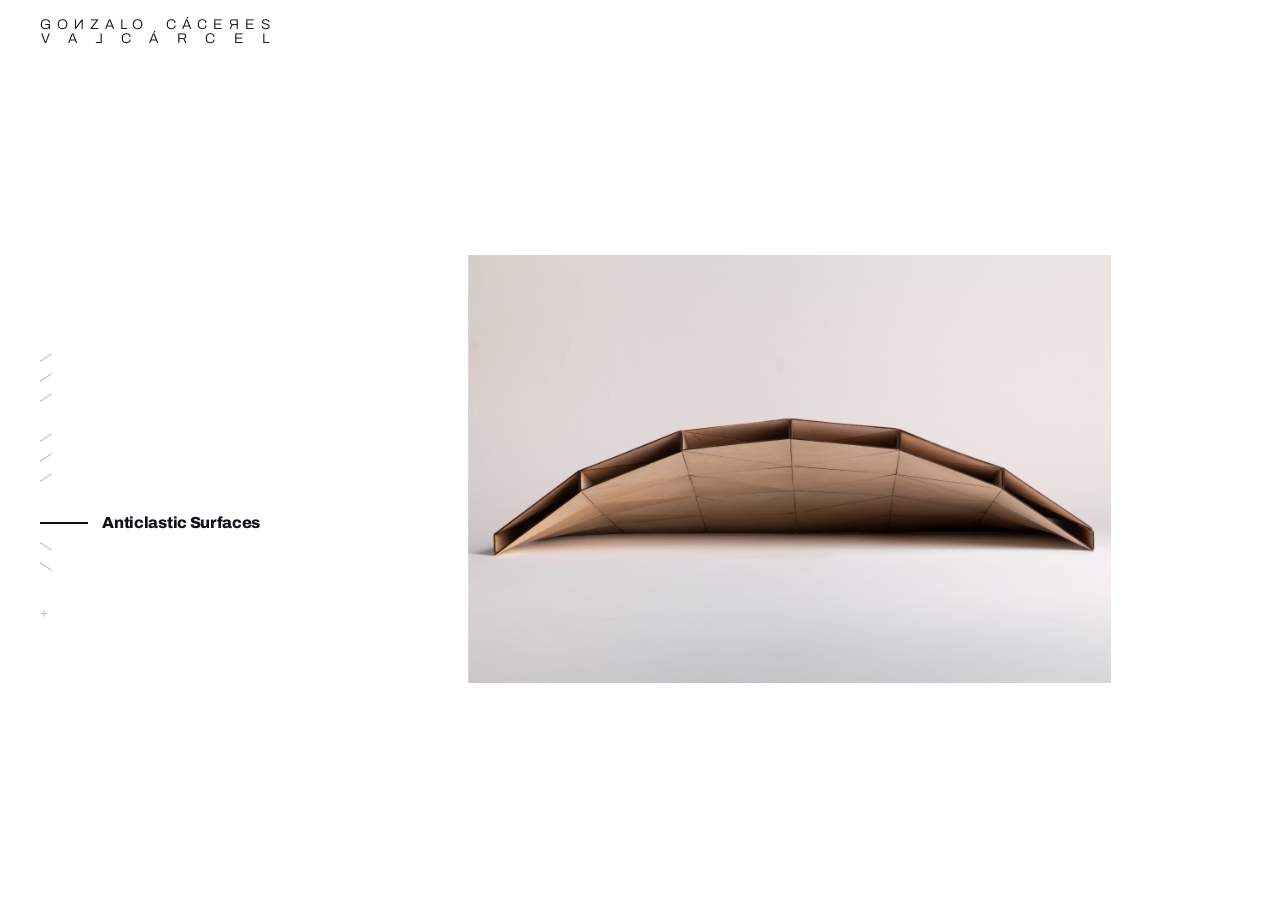
==== public/index.html @ 31dfc9e7 "Tab icon: his logo (A) only, following the tab bar's light/dark; ICO and Apple touch fallbacks Co-Au" ====
<!DOCTYPE html>
<html lang="en">
<head>
<meta charset="utf-8">
<meta name="viewport" content="width=device-width, initial-scale=1">
<title>Gonzalo Cáceres — Architecture</title>
<link rel="preconnect" href="https://fonts.googleapis.com">
<link rel="preconnect" href="https://fonts.gstatic.com" crossorigin>
<link href="https://fonts.googleapis.com/css2?family=Archivo:wght@200;300;400;500;600;800&family=IBM+Plex+Mono:wght@400;500&display=swap" rel="stylesheet">
<link rel="icon" href="favicon.ico?v=3" sizes="32x32">
<link rel="icon" type="image/svg+xml" href="fav/logo.svg?v=3">
<link rel="apple-touch-icon" href="apple-touch-icon.png?v=3">
<link rel="stylesheet" href="quiet.css">
</head>
<body class="l-quiet" data-page="home">

<header class="bar">
  <a href="/" class="gv-mark" id="home" aria-label="Gonzalo Cáceres Valcárcel — home">
    <span class="gv-mark__line">
      <span>G</span><span>O</span><span class="gv-mark__flip">N</span><span>Z</span><span>A</span><span>L</span><span>O</span>
      <span class="gv-mark__gap">&nbsp;</span>
      <span>C</span><span>Á</span><span>C</span><span>E</span><span class="gv-mark__flip">R</span><span>E</span><span>S</span>
    </span>
    <span class="gv-mark__line">
      <span>V</span><span>A</span><span class="gv-mark__flip">L</span><span>C</span><span>Á</span><span>R</span><span>C</span><span>E</span><span>L</span>
    </span>
  </a>
</header>

<main id="main"></main>

<script src="projects.js"></script>
<script src="signature.js"></script>
<script src="quiet.js"></script>
</body>
</html>
---- public/quiet.css ----
/* The site (2026-10-26, the "quiet" round): the index is a column of short marks, one per project; a project's mark
   opens into one mark per picture; the words wait behind a "+". Used by index.html and project.html (see quiet.js). */
  :root{
    --paper:#ffffff;
    --ink:#0f1216;
    --rule:#d8d6d1;
    --mute:#7b7d80;
    --faint:#b9bbbe;
    --plate:#f1f0ed;
    --live:var(--ink);
    --font:"Archivo","Helvetica Neue",Arial,sans-serif;
    --mono:"IBM Plex Mono","SFMono-Regular",Consolas,monospace;
    --gut:clamp(1rem,4vw,2.5rem);
  }
  *{box-sizing:border-box}
  html{-webkit-tap-highlight-color:transparent}
  ::selection{background:rgba(15,18,22,.12)}
  html,body{margin:0;padding:0}
  body{
    background:var(--paper);color:var(--ink);font-family:var(--font);font-size:16px;line-height:1.4;
    -webkit-font-smoothing:antialiased;min-height:100vh;display:flex;flex-direction:column;
  }
  a{color:inherit;text-decoration:none}
  button{font:inherit;color:inherit;background:none;border:0;padding:0;cursor:pointer}
  :focus-visible{outline:2px solid var(--live);outline-offset:3px}
  img{display:block}

  /* ---------- top bar and wordmark, as on the live site ---------- */
  .bar{
    display:flex;justify-content:space-between;align-items:center;gap:1rem;padding:1.1rem var(--gut);
    font-family:var(--mono);font-size:.78rem;text-transform:uppercase;letter-spacing:.04em;
  }
  .bar nav{display:flex;align-items:center;gap:1.25rem}
  .bar a:hover{color:var(--live)}
  .gv-mark{display:block;width:230px;font-family:'Archivo',sans-serif;font-weight:300;font-size:14px;color:var(--ink);text-decoration:none;text-transform:none;letter-spacing:0}
  .gv-mark__line{display:flex;justify-content:space-between;line-height:1}
  .gv-mark__gap{flex:0 0 .8em}
  .gv-mark__line + .gv-mark__line > span:first-child{margin-left:.047em}
  .gv-mark__line + .gv-mark__line > span:last-child{margin-right:.046em}
  .gv-mark__flip{display:inline-block;transform:scaleX(-1);transition:transform .45s cubic-bezier(.2,.8,.2,1)}
  .gv-mark:hover .gv-mark__flip,.gv-mark:focus-visible .gv-mark__flip{transform:scaleX(1)}
  main{flex:1;display:flex;flex-direction:column;min-height:0}
  .n{font-family:var(--mono);font-size:.66rem;font-weight:400;letter-spacing:.04em;color:var(--mute)}
  .k{font-family:var(--mono);font-size:.66rem;text-transform:uppercase;letter-spacing:.05em;color:var(--mute)}
  .plate{background:var(--plate);display:flex;align-items:center;justify-content:center;
    font-family:var(--mono);font-size:.62rem;text-transform:uppercase;letter-spacing:.06em;color:var(--mute)}
  .p-stage{position:relative;min-height:0}
  .p-layer{position:absolute;inset:0;opacity:0;transition:opacity .9s ease;pointer-events:none;display:flex;align-items:flex-end;justify-content:flex-start}
  .p-layer.on{opacity:1}
  .p-layer img{max-width:100%;max-height:100%;width:auto;height:auto;cursor:pointer;pointer-events:none}
  .p-layer.on img,.p-layer.on .plate{pointer-events:auto}
  .p-layer .plate{height:100%;max-width:100%;aspect-ratio:3/2;cursor:pointer}
  /* =================== quiet (&l=quiet): the third round, fewest words ===================
     the index is a column of short marks, one per project, grouped by space alone (no Built / Unbuilt / Research);
     only the project shown has its name beside its mark; inside a project its mark opens into one small mark per
     picture, and the words wait behind a "+" */
  body.l-quiet{height:100vh;overflow:hidden}
  .qt{flex:1;display:grid;grid-template-columns:minmax(11rem,16rem) 1fr;gap:clamp(1.5rem,4vw,4rem);padding:clamp(1rem,3vh,2rem) var(--gut) 1rem;min-height:0}
  .qt-ticks{position:relative;display:flex;flex-direction:column;justify-content:center;align-items:flex-start;min-height:0}
  .qk{display:flex;align-items:center;gap:.9rem;height:1.25rem;color:var(--ink)}
  .qk i{flex:none;display:block;width:.9rem;height:1px;background:var(--faint);transition:width .55s cubic-bezier(.2,.7,.2,1),background .3s}
  .qk i::after{content:"";display:block;height:100%;background:var(--ink);transform:scaleX(var(--p,0));transform-origin:left;transition:transform 1.2s cubic-bezier(.2,.7,.2,1)}
  .qk:hover i{width:1.6rem;background:var(--ink)}
  .qk.cur i{width:3rem;height:2px;background:var(--rule)}
  .qk span{font-weight:800;font-size:clamp(1rem,1.2vw,1.15rem);letter-spacing:-.02em;white-space:nowrap;opacity:0;transform:translateX(-.35rem);transition:opacity .4s ease,transform .4s ease;pointer-events:none}
  .qk.cur span,.qk:hover span{opacity:1;transform:none}
  .qt-ticks:hover .qk.cur:not(:hover) span{opacity:0}
  .qp .qt-ticks:hover .qk.cur:not(:hover) span{opacity:1}
  .qk.gs{margin-top:1.3rem}
  .qk.qa{margin-top:1.9rem}
  .qk.qa i{width:auto;height:auto;background:none;font-style:normal;font-family:var(--mono);font-size:.8rem;line-height:1;color:var(--faint)}
  .qk.qa i::after{display:none}
  .qk.qa span{font-weight:300;color:var(--mute)}
  .qk.qa:hover i{color:var(--ink)}
  .qt-stage{min-height:0}
  .qt-stage .p-layer{align-items:center;background:var(--paper);transition:opacity 1.1s ease}
  /* inside a project: under the open mark, one mark per picture; the "+" beside the name holds the words */
  .qp .qk.cur i{background:var(--ink)}
  .qp .qk.cur span{pointer-events:auto}
  .qp-subs{display:flex;flex-direction:column;padding:.45rem 0 .7rem}
  .qs{display:flex;align-items:center;height:1.05rem;padding-left:1.2rem}
  .qs i{display:block;width:.6rem;height:1px;background:var(--faint);transition:width .5s cubic-bezier(.2,.7,.2,1),background .3s}
  .qs:hover i{width:1.1rem;background:var(--ink)}
  .qs.cur i{width:1.8rem;background:var(--ink)}
  .qp-plus{font-family:var(--mono);font-size:.95rem;line-height:1;color:var(--mute);padding:.2rem .3rem;margin-left:.25rem;transition:transform .4s ease,color .3s}
  .qp-plus:hover,.qp.open .qp-plus{color:var(--ink)}
  .qp.open .qp-plus{transform:rotate(45deg)}
  .qp .qt-stage{cursor:url("data:image/svg+xml,%3Csvg xmlns='http://www.w3.org/2000/svg' width='28' height='28'%3E%3Cpath d='M4 14h19M17 8l6 6-6 6' fill='none' stroke='%230f1216' stroke-width='1.2'/%3E%3C/svg%3E") 14 14,e-resize}
  .qp .qt-stage.back{cursor:url("data:image/svg+xml,%3Csvg xmlns='http://www.w3.org/2000/svg' width='28' height='28'%3E%3Cpath d='M24 14H5M11 8l-6 6 6 6' fill='none' stroke='%230f1216' stroke-width='1.2'/%3E%3C/svg%3E") 14 14,w-resize}
  .qp .qt-stage img{cursor:inherit}
  .qp-card{position:absolute;left:0;top:0;bottom:0;width:min(30rem,100%);overflow-y:auto;scrollbar-width:none;background:var(--paper);padding:0 2rem 0 0;opacity:0;transform:translateX(-.8rem);transition:opacity .45s ease,transform .45s ease;pointer-events:none;z-index:3;cursor:auto}
  .qp-card::-webkit-scrollbar{display:none}
  .qp.open .qp-card{opacity:1;transform:none;pointer-events:auto}
  .qp-card .k{display:block;margin-bottom:1.2rem}
  .qp-card .cr p{margin:0 0 .2rem;font-weight:300;font-size:.86rem}
  .qp-card .cr b{font-weight:800}
  .qp-card .tx{margin-top:1.3rem}
  .qp-card .tx p{margin:0 0 .9rem;font-weight:300;font-size:.92rem;line-height:1.55}
  .qp-card .tx p.lede{font-weight:400;font-size:1rem;line-height:1.45}
  /* where the words open (&d=), once the "+" is pressed; either way the pictures keep going while the words are open
     (wheel, keys, a click on the picture, the small marks), and only the × or Esc closes them:
     He kept beside (2026-10-26); fold stays reachable by address.
     fold    the picture closes quickly into one thin line (the intro played backwards), the line rises to the name, the
             words hang under it and the picture opens again out of a line beside them
     beside  the picture steps right; the words stand in the space it leaves, starting on the name's line
     (on a phone the words always come up in the floating card) */
  .qp-card .meta .k{display:block;margin-bottom:1.2rem}
  .qd-fold .qp-card,.qd-beside .qp-card{top:var(--ny,0px);width:21rem;padding:0;transform:none;transition:opacity .4s ease}
  .qd-fold .qp-card{padding-top:1.2rem}
  .qd-fold .qp-card .tx p,.qd-beside .qp-card .tx p{font-size:.88rem}
  .qd-fold.open .qp-card{opacity:0;pointer-events:none}
  .qd-fold.open.shown .qp-card{opacity:1;pointer-events:auto}
  .qd-rule{position:absolute;height:1px;background:var(--ink);opacity:0;z-index:4;pointer-events:none;transition:top .4s cubic-bezier(.65,0,.2,1),left .4s cubic-bezier(.65,0,.2,1),width .4s cubic-bezier(.65,0,.2,1),opacity .3s ease}
  .qd-fold .qt-stage img{transition:clip-path .4s cubic-bezier(.7,0,.2,1)}
  .qd-fold.shown .qt-stage .p-layer{left:24rem}
  .qd-beside .qt-stage .p-layer{transition:opacity 1.1s ease,left .7s cubic-bezier(.2,.7,.2,1)}
  .qd-beside .qp-card{left:var(--cx,0px);width:var(--cw,21rem)}
  .qd-beside.open .qt-stage .p-layer{left:var(--px,24rem)}
  @media (max-width:700px){
    body.l-quiet{height:auto;min-height:100svh;overflow:auto}
    .qt{grid-template-columns:1fr;grid-template-rows:auto auto;align-content:start;gap:1.6rem;padding-bottom:2rem}
    .qt-stage{order:-1;height:76vw}
    .qt-stage .p-layer{align-items:flex-end}
    .qt-ticks{flex-direction:row;flex-wrap:wrap;align-items:flex-end;justify-content:flex-start;gap:0;padding-bottom:2.4rem}
    .qk{flex-direction:column-reverse;justify-content:flex-start;height:auto;padding:0 .45rem;gap:0}
    .qk i,.qk:hover i{width:1px;height:.9rem}
    .qk.cur i{width:2px;height:2.2rem}
    .qk i::after{width:100%;height:100%;transform:scaleY(var(--p,0));transform-origin:bottom}
    .qk span{position:absolute;left:.45rem;top:calc(100% - 1.6rem);transform:none}
    .qk:hover:not(.cur) span{opacity:0}
    .qt-ticks:hover .qk.cur:not(:hover) span{opacity:1}
    .qk.gs{margin:0 0 0 .9rem}
    .qk.qa{margin:0 0 0 .9rem}
    .qk.qa i{height:auto;width:auto}
    .qk.qa span{display:none}
    .qp-subs{flex-direction:row;align-items:flex-end;padding:0 .3rem}
    .qs{height:auto;padding:0 .22rem}
    .qs i,.qs:hover i{width:1px;height:.55rem}
    .qs.cur i{width:1px;height:1.3rem}
    .qp .qk.cur span{display:flex;align-items:baseline;gap:.5rem}
    .qp .qp-card{position:fixed;left:var(--gut);right:var(--gut);top:auto;bottom:1rem;width:auto;height:auto;max-height:70svh;overflow-y:auto;padding:1.2rem;box-shadow:0 10px 40px rgba(15,18,22,.12)}
  }
  /* the quiet intro (see quietIntro): everything starts hidden, then comes in step by step */
  .qi .gv-mark{opacity:0;transition:opacity .9s ease}
  .qi.qi-name-in .gv-mark{opacity:1}
  .qi:not(.qi-name-in) .gv-mark,.qi:not(.qi-pic-in) .qt-stage{transition:none}
  .qi .qt-ticks > .qk i{width:0;transition:width .7s cubic-bezier(.2,.7,.2,1) var(--d,0ms),background .3s}
  .qi .qt-ticks > .qk.qa i{opacity:0;transition:opacity .6s ease .75s}
  .qi.qi-marks-in .qt-ticks > .qk i{width:.9rem}
  .qi.qi-marks-in .qt-ticks > .qk.cur i{width:3rem}
  .qi.qi-marks-in .qt-ticks > .qk.qa i{width:auto;opacity:1}
  .qi .qt-ticks .qk span{opacity:0}
  .qi.qi-name-in .qt-ticks .qk.cur span{opacity:1;transform:none}
  .qi .qt-stage{opacity:0;transition:opacity 1.2s ease}
  .qi.qi-pic-in .qt-stage{opacity:1}
  .qi.qi-line .qt-stage{transition:none}
  .qi-rule{position:absolute;height:1px;background:var(--ink);transform:scaleX(0);transform-origin:left;z-index:4;transition:transform .9s cubic-bezier(.7,0,.2,1),opacity .9s ease}
  .qi-line-in .qi-rule{transform:scaleX(1)}
  .qi-open .qi-rule{opacity:0}
  @media (max-width:700px){
    .qi .qt-ticks > .qk i{width:1px;height:0;transition:height .7s cubic-bezier(.2,.7,.2,1) var(--d,0ms)}
    .qi.qi-marks-in .qt-ticks > .qk i{width:1px;height:.9rem}
    .qi.qi-marks-in .qt-ticks > .qk.cur i{width:2px;height:2.2rem}
  }
  /* the name keeps its full size on every screen (his note, 2026-10-26: shrunk on phones it read smaller than the
     project title); 230px still fits a 320px phone inside the gutters */

/* the picture in the middle of the space right of the marks (home and projects; 2026-10-26, for wide screens) */
.qt-stage .p-layer{justify-content:center}
/* inside a project: a little smaller than the space, with a caption under it */
.qp .qt-stage .p-layer{padding:3vh 4%}
.qf{margin:0;height:100%;max-width:100%;display:flex;flex-direction:column;align-items:center;justify-content:center}
.qf img{display:block;max-width:100%;max-height:calc(100% - 2.6rem);width:auto;height:auto;cursor:inherit;pointer-events:auto}
.qf figcaption{margin-top:.8rem;max-width:100%;text-align:center;line-height:1.3}
.qf .plate{height:calc(100% - 2.6rem);aspect-ratio:3/2;max-width:100%}
@media (max-width:700px){ .qp .qt-stage .p-layer{padding:0} .qf figcaption{margin-top:.5rem} }

/* home trial ?home=roll (see buildRoll in quiet.js): the page scrolls, the pictures come down it one by one, left,
   right or near the middle, each opening as it arrives; the marks stay put */
body.l-quiet.qh-roll{height:auto;overflow:visible}
.qh-roll .bar{position:fixed;top:0;left:0;z-index:5}
.qh-roll .qt{align-items:start;padding-top:0}
.qh-roll .qt-ticks{position:sticky;top:0;height:100vh}
.qr-flow{padding:22vh 0 40vh;min-width:0;display:flex;flex-direction:column}
.qr-row{display:flex;align-items:flex-start}
.qr-row.l{justify-content:flex-start}
.qr-row.r{justify-content:flex-end}
.qr-row.m{justify-content:center}
.qr-row.two{justify-content:space-between;padding:0 6% 0 2%}
.qr-fig{margin:0;cursor:pointer;flex:none}
.qr-fig img{display:block;width:100%;height:auto}
.qr-par{will-change:transform}
.qr-fig{transform:translateY(8vh);transition:transform 1.6s cubic-bezier(.16,.8,.2,1)}
.qr-fig.in{transform:none}
.in-unveil .qr-fig img,.in-drift .qr-fig img{clip-path:inset(100% 0 0 0);transition:clip-path 1.4s cubic-bezier(.7,0,.2,1)}
.in-unveil .qr-fig.in img,.in-drift .qr-fig.in img{clip-path:inset(0 0 0 0)}
.in-rise .qr-fig{opacity:0;transition:opacity 1.3s ease,transform 1.6s cubic-bezier(.16,.8,.2,1)}
.in-rise .qr-fig.in{opacity:1}
.qr-end{height:1px}
@media (max-width:700px){
  .qh-roll .bar{position:static}
  .qh-roll .qt{display:flex;flex-direction:column;gap:0;padding-bottom:0}
  .qh-roll .qt-ticks{order:2;position:sticky;top:auto;bottom:0;height:auto;align-self:stretch;margin:0 calc(-1 * var(--gut));background:var(--paper);padding:1rem var(--gut) 2.4rem;z-index:4}
  .qr-flow{padding:4vh 0 20vh}
  .qr-row.two{padding:0}
  .qr-fig{width:min(86%, 100%) !important;margin:0 !important}
  .qr-row.two .qr-fig{width:47% !important}
  .qr-row.two .qr-fig + .qr-fig{margin-top:10vh !important}
}

/* ?home=roll, one at a time (buildRollOne): only one picture on the screen; a scroll fades it out as it rises away and
   the next opens out of its bottom edge somewhere else */
.qo-stage{position:relative;min-height:0;overflow:hidden}
.qo-fig{position:absolute;margin:0;cursor:pointer;transform:translateY(7vh);transition:transform 1.5s cubic-bezier(.16,.8,.2,1)}
.qo-fig.from-up{transform:translateY(-7vh)}
.qo-fig img{display:block;width:100%;height:auto}
.in-unveil .qo-fig img{clip-path:inset(100% 0 0 0);transition:clip-path 1.3s cubic-bezier(.7,0,.2,1)}
.in-unveil .qo-fig.from-up img{clip-path:inset(0 0 100% 0)}
.in-rise .qo-fig{opacity:0;transition:opacity 1.2s ease,transform 1.5s cubic-bezier(.16,.8,.2,1)}
.qo-fig.in{transform:none;opacity:1}
.in-unveil .qo-fig.in img{clip-path:inset(0 0 0 0)}
.qo-fig.out{opacity:0;transition:opacity .7s ease,transform 1s cubic-bezier(.5,0,.2,1);pointer-events:none}
.qo-fig.out.up{transform:translateY(-6vh)}
.qo-fig.out.down{transform:translateY(6vh)}
@media (max-width:700px){
  body.l-quiet.qh-one{height:100svh;overflow:hidden}
  .qh-one .qt-stage,.qh-one .qo-stage{order:-1;height:auto;flex:1}
  .qh-one .qt{display:flex;flex-direction:column;padding-bottom:0}
  .qh-one .qo-stage{touch-action:none}
}
.in-unveil .qo-fig.out img{clip-path:inset(0 0 0 0)}
/* flipping through (a long scroll): the pictures pass quickly, like records */
.qo-flip .qo-fig{transition-duration:.45s}
.qo-flip.in-unveil .qo-fig img{transition-duration:.35s}
.qo-flip.in-rise .qo-fig{transition-duration:.3s,.45s}
.qo-flip .qo-fig.out{transition-duration:.2s,.3s}
.qo-flip.l-quiet{transition-duration:.35s}
.qo-flip.tk-tilt .qk:not(.qa) i{transition-duration:.35s,.4s,.2s}
.qp .qt-stage.none,.qp .qt-stage.none img{cursor:default}
/* beside: the words stand centred top to bottom in the space, wherever the name is (his note, 2026-10-26); when they
   are longer than the space they start at the top and scroll */
.qd-beside .qp-card{top:0;display:flex;flex-direction:column}
.qd-beside .qp-card > :first-child{margin-top:auto}
.qd-beside .qp-card > :last-child{margin-bottom:auto}
@media (max-width:700px){ .qp.qd-beside .qp-card{top:auto;display:block} .qd-beside .qp-card > :first-child{margin-top:0} }

/* About in the quiet style (about.html, buildAbout in quiet.js): his words where a project's words stand, the GCV mark
   where the picture would be; "Get in touch +" turns the mark into the form */
.qab{--ring:#c9c6c0}
.qk.qa.cur span{color:var(--ink);font-weight:800;opacity:1;transform:none}
.qk.qa.cur i{color:var(--ink)}
.qab-room{position:relative;min-height:0;display:grid;grid-template-columns:21rem 1fr;gap:clamp(2rem,5vw,5rem)}
.qab-words{align-self:center;max-height:100%;overflow-y:auto;scrollbar-width:none}
.qab-words::-webkit-scrollbar{display:none}
.qab-words .k{margin:0 0 1.2rem}
.qab-words h1{margin:0 0 .5rem;font-weight:800;font-size:clamp(1rem,1.2vw,1.15rem);letter-spacing:-.02em;line-height:1.25}
.qab-words .med{margin:0 0 1.3rem;font-weight:300;font-size:.92rem;line-height:1.45}
.qab-words .text{margin:0;font-weight:300;font-size:.88rem;line-height:1.55}
.qab-side{position:relative;min-height:0;display:flex;flex-direction:column;align-items:center;justify-content:center}
.qab-mark{margin:0;width:min(46vh,70%);aspect-ratio:1;transform-origin:center;transition:transform .9s cubic-bezier(.65,0,.35,1)}
.qab-mark canvas{display:block;width:100%;height:100%}
.qab-touch{margin-top:2.2rem;display:flex;align-items:center;gap:.2rem;font-family:var(--mono);font-size:.66rem;text-transform:uppercase;letter-spacing:.05em;color:var(--mute);transition:color .3s}
.qab-touch:hover{color:var(--ink)}
.qab-touch .qp-plus{font-size:.95rem}
.qab.open .qab-touch .qp-plus{transform:rotate(45deg);color:var(--ink)}
/* open (desktop, placed by buildAbout): the mark steps left, smaller if it has to; a topic word stands beside each of its
   three right-hand stitches (top right, right, bottom right: picked in ink, the others faint); the fields to their right */
.qab-mark{position:relative;z-index:1}
.qab-desk{position:absolute;inset:0;pointer-events:none}
.qab-desk .choices{display:contents}
.qab-desk .choice,.qab-fields{position:absolute;left:0;top:0;opacity:0;transition:transform .9s cubic-bezier(.65,0,.35,1),opacity .7s ease,color .2s}
.qab.open .qab-desk .choice,.qab.open .qab-fields{opacity:1;pointer-events:auto}
.qab-fields{width:15.5rem}
.qab-desk .choice{padding:.2rem 0;font:300 .95rem/1.2 var(--font);color:var(--mute);white-space:nowrap}
.qab-desk .choice:hover,.qab-desk .choice:focus-visible{color:var(--ink)}
.qab-desk .choice[aria-pressed="true"]{color:var(--ink);font-weight:800}
.qab-touch{position:relative;z-index:1;transition:color .3s,transform .9s cubic-bezier(.65,0,.35,1)}
.qab-desk .fields{margin:0}
.qab-desk .field{display:block;margin-bottom:1.1rem}
.qab-desk .field .k{display:block}
.qab-desk .field input,.qab-desk .field textarea{width:100%;background:transparent;border:0;border-bottom:1px solid var(--rule);border-radius:0;padding:.35rem 0 .45rem;font:300 .95rem/1.3 var(--font);color:var(--ink);caret-color:var(--ink);outline:none;transition:border-color .2s}
.qab-desk .field textarea{resize:none;min-height:3.4rem}
.qab-desk .field input::placeholder,.qab-desk .field textarea::placeholder{color:var(--faint)}
.qab-desk .field input:focus,.qab-desk .field textarea:focus{border-bottom-color:var(--ink)}
.qab-desk .field input[aria-invalid="true"]{border-bottom-color:var(--ink)}
.qab-desk .trap{position:absolute;left:-9999px;width:1px;height:1px;overflow:hidden}
.qab-desk .send{position:relative;display:inline-flex;align-items:center;gap:.6rem;margin-top:.4rem;padding:.55rem 0;font-family:var(--mono);font-size:.66rem;text-transform:uppercase;letter-spacing:.05em;color:var(--mute);transition:color .2s}
.qab-desk .send:hover:not(:disabled),.qab-desk .send:focus-visible{color:var(--ink)}
.qab-desk .send .arrow{width:22px;height:10px;fill:none;stroke:currentColor;stroke-width:1.1}
.qab-desk .send:disabled{opacity:.4;cursor:default}
.qab-desk .send__label{transition:opacity .2s ease}
.qab-desk .send__logo{position:absolute;inset:0;display:flex;align-items:center;justify-content:flex-start;opacity:0;line-height:0;color:var(--mute);transition:opacity .2s ease;pointer-events:none}
.qab-desk .send__logo .ring{stroke:var(--mute);stroke-dasharray:100;stroke-dashoffset:0}
.qab-desk .send__logo .st{stroke:currentColor;transition:opacity .25s ease}
.qab-desk .send.loading .send__label,.qab-desk .send.loading .arrow{opacity:0}
.qab-desk .send.loading .send__logo{opacity:1;color:var(--ink)}
.qab-desk .send.loading .st{opacity:0}
.qab-desk .send.loading .st.on{opacity:1}
.qab-desk .send.loading:disabled{opacity:1}
.qab-desk .status{margin:.6rem 0 0;min-height:1.2em}
.qab-desk .status.error{color:var(--ink)}
.qab-desk .done{display:none}
.qab-desk .done h2{margin:0;font-weight:800;font-size:clamp(1.2rem,1.6vw,1.5rem);letter-spacing:-.02em}
.qab-desk .done p{margin:.6rem 0 0;font-weight:300;color:var(--mute)}
.qab-desk.sent .choice,.qab-desk.sent .details{display:none}
.qab-desk.sent .done{display:block}
@media (max-width:700px){
  .qab{display:flex;flex-direction:column;gap:1.8rem}
  .qab .qt-ticks{order:-1;padding-bottom:2.4rem}
  .qab-room{grid-template-columns:1fr;gap:2.4rem}
  .qab-words{overflow:visible;max-height:none}
  .qab-mark{width:min(48vw,14rem)}
  .qab-desk{position:static;width:100%;display:none;pointer-events:auto}
  .qab.open .qab-desk{display:block;margin-top:1.6rem}
  .qab-desk .choices{display:flex;gap:1.4rem;margin-bottom:1.6rem}
  .qab-desk .choice,.qab-fields{position:static;opacity:1;transform:none !important}
  .qab-fields{width:100%}
  .qab-touch{order:2}
  .qab-side{padding-bottom:3rem}
}
@media (max-width:700px){ .qab .qk.qa.cur span{display:block} }
.qab-words{transition:opacity .6s ease}
.qab.open.full .qab-words{opacity:0;pointer-events:none}
.qab-mark{pointer-events:none}
/* "Get in touch" a short step under the ring itself (the ring is about two thirds of the mark's square) */
.qab-touch{margin-top:calc(2rem - min(46vh,70%) * .15)}
@media (max-width:700px){ .qab-touch{margin-top:calc(1.6rem - min(48vw,14rem) * .15)} }

/* test (2026-10-26): from a home picture into its project without a reload (into() in quiet.js): the picture flies
   from its place on the home to its place in the project; the home fades out under it and the project fades in */
.q-fly{position:fixed;z-index:60;margin:0;pointer-events:none;transform-origin:0 0;will-change:transform}
.q-fly.go{transition:transform 1.1s cubic-bezier(.7,0,.2,1)}
.q-old{position:fixed;z-index:50;pointer-events:none;transition:opacity .55s ease}
.q-old.out{opacity:0}
.q-old.soft{transition:opacity .6s ease}
.q-old > .qt{height:100%}
main{transition:opacity .7s ease .35s}
main.q-away{opacity:0;transition:none}

/* the project's pictures: two small arrows at the sides in place of the arrow-shaped pointer */
.qp .qt-stage,.qp .qt-stage.back,.qp .qt-stage img{cursor:default}
.qp .qt-stage img{cursor:pointer}
/* up and down (test, &nav= in quiet.js): the pictures go by vertically. chev: a thin chevron centred over the picture
   area and one under it; hint: "Scroll" over a short line drawing down, under the picture, until the first step */
.qv{position:absolute;left:0;right:0;margin:0 auto;z-index:2;width:4rem;height:2rem;display:flex;align-items:center;justify-content:center;color:var(--faint);transition:color .25s,opacity .4s,left .7s cubic-bezier(.2,.7,.2,1)}
.qv svg{display:block;fill:none;stroke:currentColor;stroke-width:1;overflow:visible}
.qv:hover,.qv:focus-visible{color:var(--ink)}
.qv.up{top:-.6rem}
.qv.dn{bottom:-.9rem}
.qv.off{opacity:0;pointer-events:none}
.qd-beside.open .qv{left:var(--px,24rem)}
.qnav-chev .qt-stage .p-layer{padding-top:calc(3vh + 1.4rem);padding-bottom:calc(3vh + 1.4rem)}
.qv-hint{position:absolute;left:0;right:0;bottom:-1rem;margin:0 auto;width:6rem;z-index:2;display:flex;flex-direction:column;align-items:center;gap:.5rem;color:var(--mute);transition:opacity .6s ease,left .7s cubic-bezier(.2,.7,.2,1)}
.qv-hint i{display:block;width:1px;height:1.6rem;background:currentColor;transform-origin:top;animation:qv-draw 2.4s cubic-bezier(.7,0,.2,1) infinite}
@keyframes qv-draw{0%{transform:scaleY(0)}45%{transform:scaleY(1)}100%{transform:scaleY(1);opacity:0}}
.qv-hint:hover{color:var(--ink)}
.qv-hint.off{opacity:0;pointer-events:none}
.qd-beside.open .qv-hint{left:var(--px,24rem)}
.qp.qnav-hint .qt-stage .p-layer{padding-bottom:calc(3vh + 2.6rem)}
@media (max-width:700px){ .qv{display:none} .qv-hint{display:none} }

/* phone project pages stand like the home (his note, 2026-10-26: "in mobile version is inconsistent"): one screen tall,
   the picture centred in the space above, the marks and the name at the foot in the same place as on the home */
@media (max-width:700px){
  body.l-quiet.qh-proj{height:100svh;overflow:hidden}
  .qh-proj .qp.qt{display:flex;flex-direction:column;padding-bottom:0}
  .qh-proj .qp .qt-stage{order:-1;height:auto;flex:1;min-height:0}
  .qh-proj .qp .qt-stage .p-layer{align-items:center}
}

/* a dark project (projects.js "dark: true", trial 2026-10-29): the page eases into night while it is shown.
   Only the ground, words and marks change; pictures keep their own colours and drawings their own white */
body.l-quiet{transition:background-color 1.1s ease,color 1.1s ease}
body.q-night{--paper:#0c0c0e;--ink:#ecebe7;--rule:#3b3b3e;--mute:#8e8e8c;--faint:#4c4c4f;--plate:#1a1a1c;--live:#ecebe7}
body.q-night ::selection{background:rgba(236,235,231,.18)}
body.q-night .qo-fig img[src$=".svg"],body.q-night .qo-fig img[src$=".png"],body.q-night .p-layer img[src$=".svg"],body.q-night .p-layer img[src$=".png"]{background:#fff}

/* trial ?tick= (2026-10-29): other systems for the ticks. sign: a length of its own per project; tilt: leaning on a
   diagonal, the current one straight; dot: dots, the current one stretched into the line */
.tk-sign .qk:not(.qa) i{width:var(--len)}
.tk-sign .qk:not(.qa):hover i{width:calc(var(--len) + .5rem)}
.tk-sign .qk.cur:not(.qa) i{width:calc(var(--len) + 2.2rem);height:1px;background:var(--rule)}
/* tilt, like the arm of a record player: above the current tick they lean up, below it they lean down, it lies flat */
.tk-tilt .qk:not(.qa) i{transform:rotate(-34deg);transform-origin:left center;transition:width .55s cubic-bezier(.2,.7,.2,1),transform .8s cubic-bezier(.2,.7,.2,1),background .3s}
.tk-tilt .qk.cur ~ .qk:not(.qa) i{transform:rotate(34deg)}
.tk-tilt .qk:not(.qa):hover i{transform:rotate(-14deg)}
.tk-tilt .qk.cur ~ .qk:not(.qa):hover i{transform:rotate(14deg)}
.tk-tilt .qk.cur:not(.qa) i{transform:none}
/* fan: the lean grows with the distance from the current tick (--d, set by quiet.js) */
.tk-fan .qk:not(.qa) i,.tk-fan .qk.cur ~ .qk:not(.qa) i{transform:rotate(calc(var(--d,0) * 11deg))}
.tk-fan .qk:not(.qa):hover i,.tk-fan .qk.cur ~ .qk:not(.qa):hover i{transform:rotate(calc(var(--d,0) * 5deg))}
.tk-fan .qk.cur:not(.qa) i{transform:none}
.tk-dot .qk:not(.qa) i{width:4px;height:4px;border-radius:2px;transition:width .6s cubic-bezier(.2,.7,.2,1),height .3s,background .3s,border-radius .3s}
.tk-dot .qk:not(.qa):hover i{width:4px;background:var(--ink)}
.tk-dot .qk.cur:not(.qa) i{width:3rem;height:2px;border-radius:1px}
.tk-dot .qk:not(.qa) i::after{border-radius:inherit}
@media (max-width:700px){
  .tk-sign .qk:not(.qa) i,.tk-sign .qk:not(.qa):hover i{width:1px;height:var(--len)}
  .tk-sign .qk.cur:not(.qa) i{width:1px;height:calc(var(--len) + 1.3rem)}
  .tk-tilt .qk:not(.qa) i{transform:rotate(-30deg);transform-origin:bottom center}
  .tk-tilt .qk.cur ~ .qk:not(.qa) i{transform:rotate(30deg)}
  .tk-tilt .qk:not(.qa):hover i{transform:rotate(-12deg)}
  .tk-tilt .qk.cur ~ .qk:not(.qa):hover i{transform:rotate(12deg)}
  .tk-fan .qk:not(.qa) i,.tk-fan .qk.cur ~ .qk:not(.qa) i{transform:rotate(calc(var(--d,0) * 9deg))}
  .tk-dot .qk:not(.qa) i,.tk-dot .qk:not(.qa):hover i{width:4px;height:4px}
  .tk-dot .qk.cur:not(.qa) i{width:2px;height:2.2rem}
}

/* trial ?words=label|lede|mono: how the project words behind the "+" are set (his words unchanged) */
.wd-label .qp-card .cr p{display:grid;grid-template-columns:5.6rem 1fr;align-items:baseline;margin:0 0 .3rem;font-size:.84rem;font-weight:300}
.wd-label .qp-card .cr b{font-family:var(--mono);font-weight:400;font-size:.6rem;text-transform:uppercase;letter-spacing:.08em;color:var(--mute)}
.wd-label .qp-card .tx{margin-top:1.5rem;padding-top:1.4rem;border-top:1px solid var(--rule)}
.wd-label .qp-card .tx p{font-size:.84rem;line-height:1.62;font-weight:300;margin-bottom:1rem}
.wd-label .qp-card .tx p.lede{font-size:1.02rem;line-height:1.45;font-weight:400}
.wd-lede .qp-card .cr p{display:inline;margin:0;font-family:var(--mono);font-size:.62rem;text-transform:uppercase;letter-spacing:.06em;color:var(--mute);font-weight:400}
.wd-lede .qp-card .cr b{display:none}
.wd-lede .qp-card .cr p + p::before{content:"/";margin:0 .15em 0 .55em;color:var(--faint)}
.wd-lede .qp-card .meta .k{margin-bottom:.5rem}
.wd-lede .qp-card .tx{margin-top:2rem}
.wd-lede .qp-card .tx p{font-size:.8rem;line-height:1.7;font-weight:300}
.wd-lede .qp-card .tx p:first-child{font-size:1.1rem;line-height:1.38;font-weight:300;letter-spacing:-.012em;margin-bottom:1.6rem}
.wd-mono .qp-card .cr p{font-family:var(--mono);font-size:.7rem;font-weight:400;margin:0 0 .25rem}
.wd-mono .qp-card .cr b{font-weight:500;text-transform:uppercase;letter-spacing:.05em;margin-right:.3em}
.wd-mono .qp-card .tx p{font-family:var(--mono);font-size:.74rem;line-height:1.75;font-weight:400;letter-spacing:-.01em}
.wd-mono .qp-card .tx p.lede{font-weight:500}
.wd-plain .qp-card .cr{display:none}
.wd-plain .qp-card .tx{margin-top:1.4rem}
.wd-plain .qp-card .tx p{font-size:.92rem;line-height:1.6;font-weight:300;margin-bottom:1.1rem}
.wd-first .qp-card .tx p{font-size:.84rem;line-height:1.62;font-weight:300;color:var(--mute)}
.wd-first .qp-card .tx p .s1{color:var(--ink);font-weight:400}
/* minimal credits (his note, 2026-10-29: "something more minimalist" than his reference): bare (only the values, small
   and grey, no names), line (the values on one small grey line), tail (the credits after his paragraphs, small and grey) */
.wd-bare .qp-card .cr b,.wd-line .qp-card .cr b{display:none}
.wd-bare .qp-card .cr p{margin:0 0 .15rem;font-size:.8rem;font-weight:300;color:var(--mute)}
.wd-line .qp-card .cr p{display:inline;margin:0;font-size:.8rem;font-weight:300;color:var(--mute)}
.wd-line .qp-card .cr p + p::before{content:"\00B7";margin:0 .5em;color:var(--faint)}
.wd-bare .qp-card .tx,.wd-line .qp-card .tx{margin-top:1.6rem}
.wd-tail .qp-card .cr{margin-top:.6rem}
.wd-tail .qp-card .cr p{margin:0 0 .15rem;font-size:.76rem;font-weight:300;color:var(--mute)}
.wd-tail .qp-card .cr b{font-weight:300;color:var(--faint);margin-right:.5em}
.wd-bare .qp-card .tx p,.wd-line .qp-card .tx p,.wd-tail .qp-card .tx p{font-size:.84rem;line-height:1.62;font-weight:300}
/* mix (his pick): label's credits (names in small grey mono capitals, values beside them) over first's text (the first
   sentence of each paragraph in full ink, the rest grey) */
.wd-mix .qp-card .cr p{display:grid;grid-template-columns:5.6rem 1fr;align-items:baseline;margin:0 0 .3rem;font-size:.84rem;font-weight:300}
.wd-mix .qp-card .cr b{font-family:var(--mono);font-weight:400;font-size:.6rem;text-transform:uppercase;letter-spacing:.08em;color:var(--mute)}
.wd-mix .qp-card .tx{margin-top:1.6rem}
.wd-mix .qp-card .tx p{font-size:.84rem;line-height:1.62;font-weight:300;color:var(--mute)}
.wd-mix .qp-card .tx p .s1{color:var(--ink);font-weight:400}

/* under (mockup, 2026-10-29): + turns the column of lines round until the project is at the top (the ones above go
   round to the bottom), and the words open softly under the name, right of the lines. The picture stays exactly as it is */
@media (min-width:701px){
  .qu-ghost{position:absolute;margin:0;pointer-events:none}
  .qd-under .qt-ticks.qu-top{justify-content:flex-start}
  .qd-under .qt-stage .p-layer{transition:opacity 1.1s ease,transform 1s cubic-bezier(.45,.05,.2,1)}
  .qd-under.open .qt-stage .p-layer{transform:translateX(var(--sh,0px))}
  .qd-under .qp-card{left:var(--cx,0px);width:var(--cw,18rem);top:var(--ny,0px);bottom:0;padding:0 0 2rem;transform:translateY(.9rem);
    transition:opacity .35s ease,transform .45s ease}
  .qd-under.open .qp-card{transform:none;transition:opacity 1s cubic-bezier(.4,0,.2,1) .3s,transform 1.3s cubic-bezier(.16,1,.3,1) .3s}
  .qd-under .qp-card .tx p{font-size:.84rem}
  .qd-under.open.hv-top .qt-ticks{z-index:5}
  .qd-under.open.hv-top .qk:not(.cur) span{background:var(--paper);padding:.15rem .6rem .15rem 0;margin-right:-.6rem;box-shadow:.9rem 0 1rem -.2rem var(--paper)}
  .qd-under.open.hv-none .qk:not(.cur):not(.qa) span{display:none}
}

/* trial ?back=sheet|sleeve|crate|strip: a project's side B, all its pictures at once; the record turns over to it */
.qs-x{display:flex;align-items:center;height:1.05rem;margin-top:.35rem;padding:0 0 0 1.2rem;line-height:0}
.qs-x svg{display:block;fill:none;stroke:var(--faint);stroke-width:1;transition:stroke .3s,fill .3s}
.qs-x .h{fill:var(--faint);stroke:none;transition:fill .3s}
.qs-x:hover svg{stroke:var(--ink)}
.qs-x:hover .h{fill:var(--ink)}
.qb-show .qs-x svg{stroke:var(--ink)}
.qb-show .qs-ring .o,.qb-show .qs-square .o{fill:var(--ink)}
.qs-x .d{fill:var(--faint);stroke:none;transition:fill .3s}
.qs-x:hover .d,.qb-show .qs-x .d{fill:var(--ink)}
.qs-sleeve .o{fill:var(--paper)}
.qs-sleeve .r{transition:transform .5s cubic-bezier(.2,.7,.2,1)}
.qs-sleeve:hover .r,.qb-show .qs-sleeve .r{transform:translateX(2px)}
.qb-show .qs-half .o{fill:var(--ink)}
.qb-show .qs-ring .h,.qb-show .qs-square .h{fill:var(--paper)}
.qb-show .qp-subs .qs i{background:var(--faint);width:.6rem}
/* stack family: each line moves on its own */
.qs-x path{transform-box:fill-box;transition:transform .55s cubic-bezier(.2,.7,.2,1),stroke .3s}
.qs-turn path{transform-origin:center}
.qb-show .qs-turn path{transform:translate(var(--x),var(--y)) rotate(90deg) scaleX(.8)}
.qs-turn:hover:not(:focus-visible) path{transition-delay:calc(var(--i) * 40ms)}
.qs-lean path{transform-origin:50% 100%;transform:rotate(22deg)}
.qs-lean:hover path{transform:rotate(14deg)}
.qb-show .qs-lean path{transform:none}
.qb-show .qs-spread path{transform:translateX(calc(var(--i) * 1.5px))}
.qs-spread:hover path{transform:translateX(calc(var(--i) * .5px))}
.qs-stack path,.qs-stack2 path,.qs-stack4 path,.qs-stackl path{transition:transform .5s cubic-bezier(.2,.7,.2,1),stroke .3s}
.qs-stack:hover path,.qs-stack4:hover path{transform:translateX(calc(var(--i) * -.6px))}
.qs-stackl:hover path{transform:translateX(calc(var(--i) * .6px))}
.qb-show .qs-stack path,.qb-show .qs-stack4 path{transform:translateX(calc(var(--i) * -4px))}
.qb-show .qs-stackl path{transform:translateX(calc(var(--i) * 4px))}
.qb-show .qs-stack2 path{transform:translateX(calc(var(--i) * -10px))}
@media (max-width:700px){ .qs-x{margin:0 0 0 .35rem;padding:0;height:auto;align-self:flex-end} }
/* to side B and back (his note 2026-11-01: no "wall turning"): nothing turns; the picture on show glides to (or from)
   its place on the sheet while the sheet fades in (or out) round it and the picture's own layer fades */
.qb-show .qt-stage .p-layer.on{opacity:0;pointer-events:none;transition:opacity .35s ease}
.qb-show .qt-stage .p-layer.on img{pointer-events:none}
.qb{position:absolute;inset:0;opacity:0;pointer-events:none;transition:opacity .5s ease;overflow:hidden}
.qb-show .qb{opacity:1;pointer-events:auto;transition:opacity .55s ease .08s}
.qb-pick .qt-stage .p-layer{transition:none!important}
.qb-fly{position:fixed;z-index:60;margin:0;pointer-events:none;transform-origin:0 0;object-fit:contain;transition:transform .75s cubic-bezier(.3,0,.15,1)}
.q-night .qb-fly.dr{background:#fff}
.qb-show .qt-stage{cursor:default}
.qb-box{position:absolute;inset:0;transition:transform .5s cubic-bezier(.2,.7,.2,1)}
.qb-f{position:absolute;margin:0;cursor:pointer;transition:opacity .35s ease,transform .5s cubic-bezier(.2,.7,.2,1)}
.qb-f img{display:block;width:100%;height:100%;object-fit:contain}
.q-night .qb-f.dr img{background:#fff}
.qb-sleeve .qb-f{outline:1px solid var(--rule);outline-offset:0}
.qb-sleeve .qb-f img{padding:7%;box-sizing:border-box}
.qb-sleeve .qb-f .k{position:absolute;left:0;top:100%;margin-top:.45rem;line-height:1}
.qb-crate .qb-f{transform-origin:left center;transform:perspective(2400px) rotateY(58deg);box-shadow:0 0 0 1px var(--paper)}
.qb-crate .qb-f:hover{transform:perspective(2400px) rotateY(0deg) translateY(-3%);z-index:99!important}

/* one vertical line (&bmark=line|grow, default line): the ticks go, all the pictures come */
.qs-line i,.qs-grow i{display:block;width:1px;height:.8rem;background:var(--faint);transform-origin:50% 100%;transition:background .3s,transform .6s cubic-bezier(.2,.7,.2,1)}
.qs-line:hover i,.qs-grow:hover i,.qb-show .qs-line i,.qb-show .qs-grow i{background:var(--ink)}
.bm-line .qs,.bm-grow .qs{transition:opacity .35s ease,height .55s cubic-bezier(.2,.7,.2,1)}
.qb-show .bm-line .qs,.qb-show .bm-grow .qs{opacity:0;pointer-events:none}
.qb-show .bm-line .qs-line i{transform:translateY(var(--u,0))}
.qb-show .bm-grow .qs-grow i{transform:scaleY(var(--g,1))}
.qb-ret .bm-line .qs,.qb-ret .bm-grow .qs{transition-delay:.15s}
@media (max-width:700px){
  .qs-line i,.qs-grow i{height:.55rem}
  .qb-show .bm-line .qs-line i{transform:none}
  .qb-show .bm-grow .qs-grow i{transform:scaleY(2.4)}
}

/* walk-through notes: a short note with each picture, quiet grey, small; gone while the words or side B show */
.qn{margin:0;font-size:.8rem;line-height:1.5;color:var(--mute);font-weight:400;text-align:left;opacity:0;animation:qn-in .8s ease .5s forwards}
@keyframes qn-in{to{opacity:1}}
.qn-side{position:absolute;left:0;top:0;pointer-events:none}
.qt.open .qn,.qb-show .qn{opacity:0!important;animation:none;transition:opacity .3s}
.qp .qt-ticks{z-index:3}
.qt.open .qt-stage .p-layer{translate:none!important}
.qc-move .qt-stage .p-layer{transition:opacity 1.1s ease,left .7s cubic-bezier(.2,.7,.2,1),translate .7s cubic-bezier(.2,.7,.2,1)}
.qf-low img{max-height:calc(100% - 5.2rem)}
@media (max-width:700px){ .qn{font-size:.75rem} }
/* trial &head=sub|quiet|pair: the program as an unlabelled subtitle under the project's name */
.qp-card .sub{margin:0 0 1.1rem;color:var(--ink)}
.hd-sub .qp-card .sub{font-size:1.25rem;line-height:1.3;font-weight:300}
.hd-quiet .qp-card .sub{font-size:.95rem;line-height:1.4;font-weight:400;color:var(--mute)}
.hd-quiet .qp-card .meta .k{margin:1rem 0 0}
.hd-pair .qp-card .sub{font-size:1.1rem;line-height:1.35;font-weight:400;margin-bottom:.25rem}
.hd-pair .qp-card .meta .k{font-family:var(--font);text-transform:none;letter-spacing:0;font-size:.95rem;color:var(--mute);margin-bottom:1.3rem}
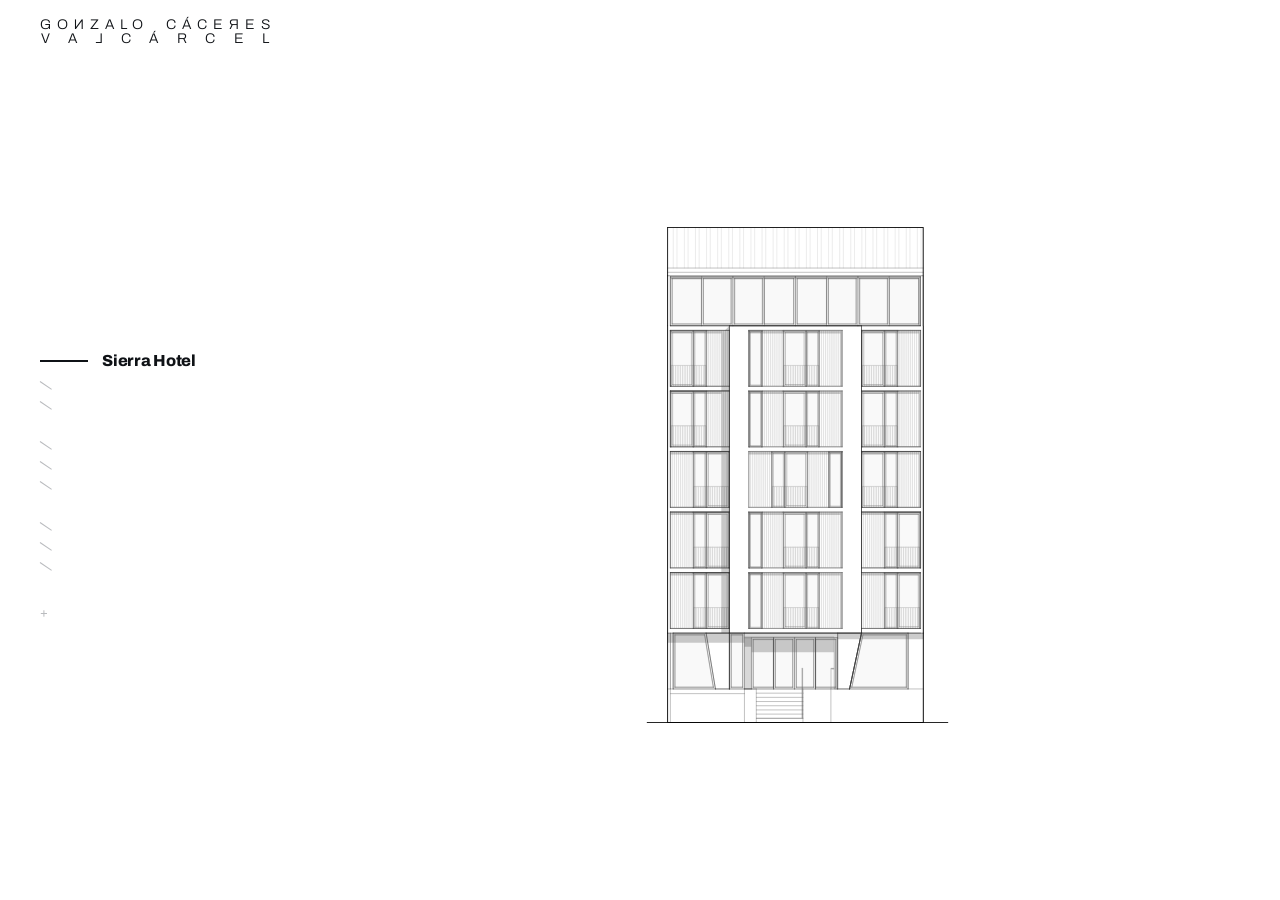
==== commit 818ca4cf: "Tab icon: lines a touch heavier so they read at tab size; Safari gets PNG copies Co-Authored-By: Cla" ====
--- a/public/index.html
+++ b/public/index.html
@@ -7,9 +7,8 @@
 <link rel="preconnect" href="https://fonts.googleapis.com">
 <link rel="preconnect" href="https://fonts.gstatic.com" crossorigin>
 <link href="https://fonts.googleapis.com/css2?family=Archivo:wght@200;300;400;500;600;800&family=IBM+Plex+Mono:wght@400;500&display=swap" rel="stylesheet">
-<link rel="icon" href="favicon.ico?v=3" sizes="32x32">
-<link rel="icon" type="image/svg+xml" href="fav/logo.svg?v=3">
-<link rel="apple-touch-icon" href="apple-touch-icon.png?v=3">
+<link rel="icon" href="favicon.ico?v=5" sizes="32x32">
+<link rel="icon" type="image/svg+xml" href="fav/logo.svg?v=5">
 <link rel="stylesheet" href="quiet.css">
 </head>
 <body class="l-quiet" data-page="home">
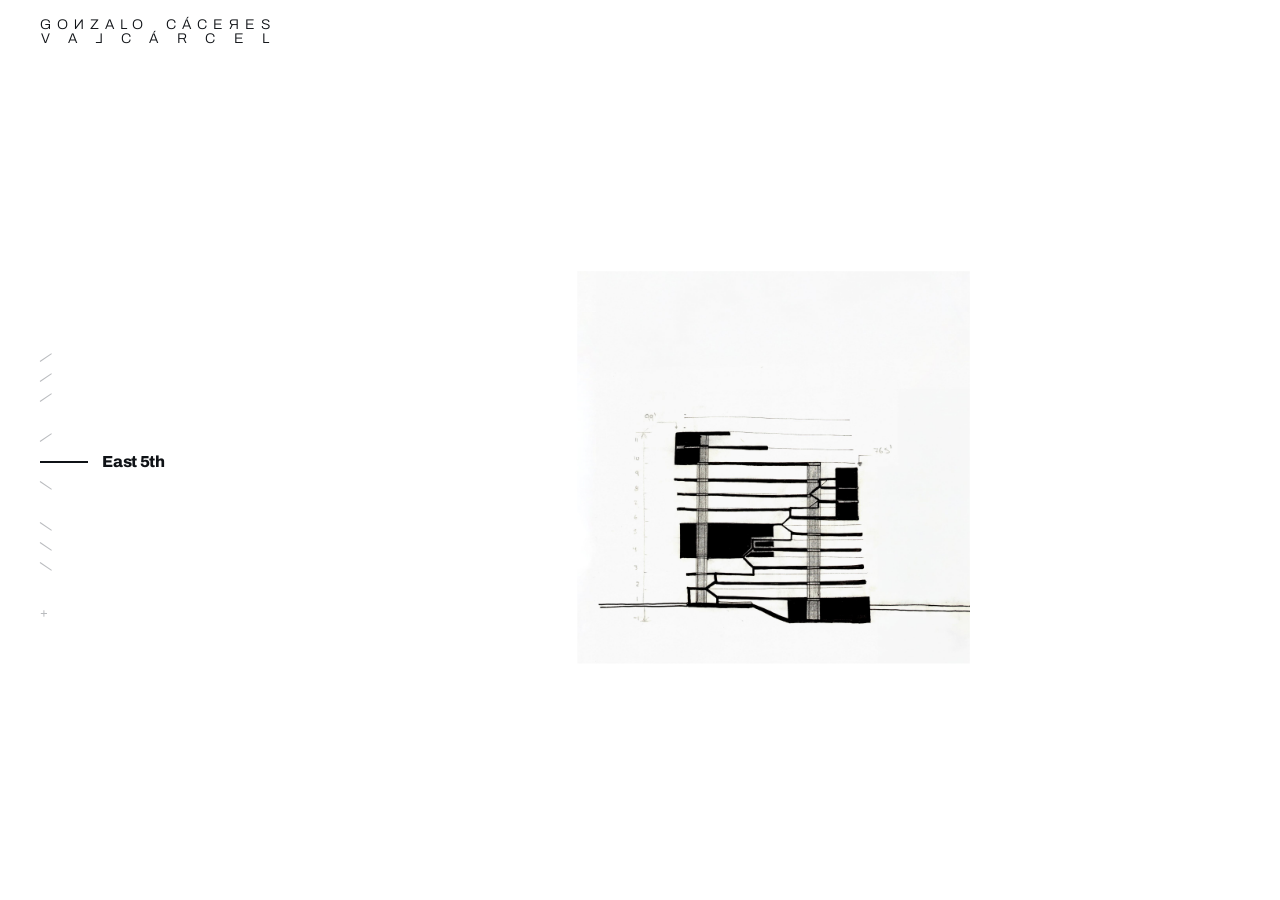
==== commit 00441451: "Tab icon: back to the thin lines he picked (Safari PNG copies kept, also thin) Co-Authored-By: Claud" ====
--- a/public/index.html
+++ b/public/index.html
@@ -7,8 +7,8 @@
 <link rel="preconnect" href="https://fonts.googleapis.com">
 <link rel="preconnect" href="https://fonts.gstatic.com" crossorigin>
 <link href="https://fonts.googleapis.com/css2?family=Archivo:wght@200;300;400;500;600;800&family=IBM+Plex+Mono:wght@400;500&display=swap" rel="stylesheet">
-<link rel="icon" href="favicon.ico?v=5" sizes="32x32">
-<link rel="icon" type="image/svg+xml" href="fav/logo.svg?v=5">
+<link rel="icon" href="favicon.ico?v=6" sizes="32x32">
+<link rel="icon" type="image/svg+xml" href="fav/logo.svg?v=6">
 <link rel="stylesheet" href="quiet.css">
 </head>
 <body class="l-quiet" data-page="home">
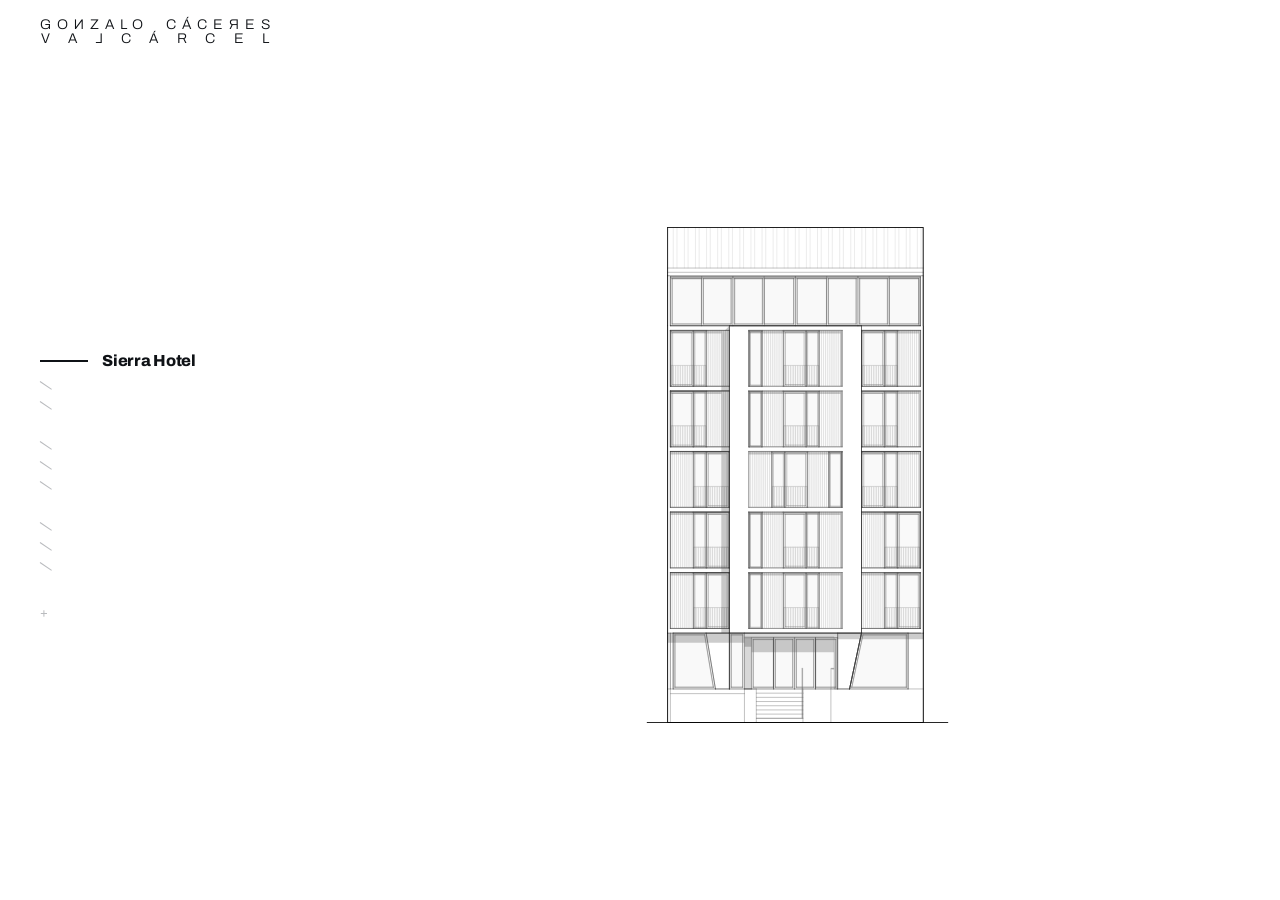
==== commit 5aa9c15f: "Tab icon: drop the ink-only ICO link, which Chrome preferred, so Chrome uses the SVG that follows li" ====
--- a/public/index.html
+++ b/public/index.html
@@ -7,8 +7,9 @@
 <link rel="preconnect" href="https://fonts.googleapis.com">
 <link rel="preconnect" href="https://fonts.gstatic.com" crossorigin>
 <link href="https://fonts.googleapis.com/css2?family=Archivo:wght@200;300;400;500;600;800&family=IBM+Plex+Mono:wght@400;500&display=swap" rel="stylesheet">
-<link rel="icon" href="favicon.ico?v=6" sizes="32x32">
-<link rel="icon" type="image/svg+xml" href="fav/logo.svg?v=6">
+<link rel="icon" type="image/svg+xml" href="fav/logo.svg?v=7">
+<!-- Safari tints its tab bar like the page and won't redraw a tab icon after load, so it gets one grey that reads on both -->
+<script>if(/^((?!chrome|chromium|crios|fxios|edg|opr|android).)*safari/i.test(navigator.userAgent)){document.querySelectorAll('link[rel="icon"]').forEach(function(l){l.remove();});var fi=document.createElement('link');fi.rel='icon';fi.type='image/png';fi.href='fav/logo-grey.png?v=7';document.head.appendChild(fi);}</script>
 <link rel="stylesheet" href="quiet.css">
 </head>
 <body class="l-quiet" data-page="home">
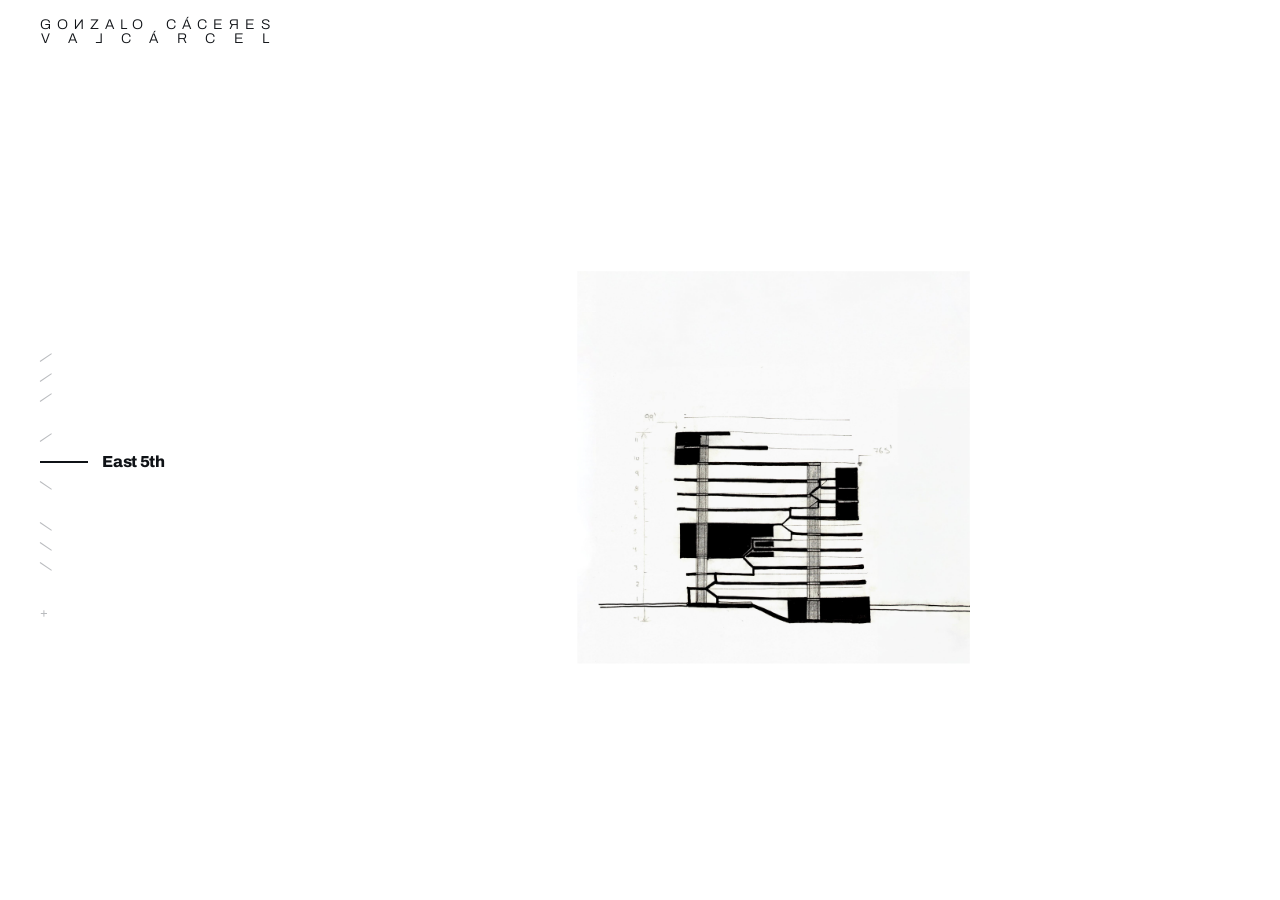
==== commit b49082ef: "Tab icon: one SVG in every browser, following the system's light/dark (his call) Co-Authored-By: Cla" ====
--- a/public/index.html
+++ b/public/index.html
@@ -7,9 +7,7 @@
 <link rel="preconnect" href="https://fonts.googleapis.com">
 <link rel="preconnect" href="https://fonts.gstatic.com" crossorigin>
 <link href="https://fonts.googleapis.com/css2?family=Archivo:wght@200;300;400;500;600;800&family=IBM+Plex+Mono:wght@400;500&display=swap" rel="stylesheet">
-<link rel="icon" type="image/svg+xml" href="fav/logo.svg?v=7">
-<!-- Safari tints its tab bar like the page and won't redraw a tab icon after load, so it gets one grey that reads on both -->
-<script>if(/^((?!chrome|chromium|crios|fxios|edg|opr|android).)*safari/i.test(navigator.userAgent)){document.querySelectorAll('link[rel="icon"]').forEach(function(l){l.remove();});var fi=document.createElement('link');fi.rel='icon';fi.type='image/png';fi.href='fav/logo-grey.png?v=7';document.head.appendChild(fi);}</script>
+<link rel="icon" type="image/svg+xml" href="fav/logo.svg?v=8">
 <link rel="stylesheet" href="quiet.css">
 </head>
 <body class="l-quiet" data-page="home">
